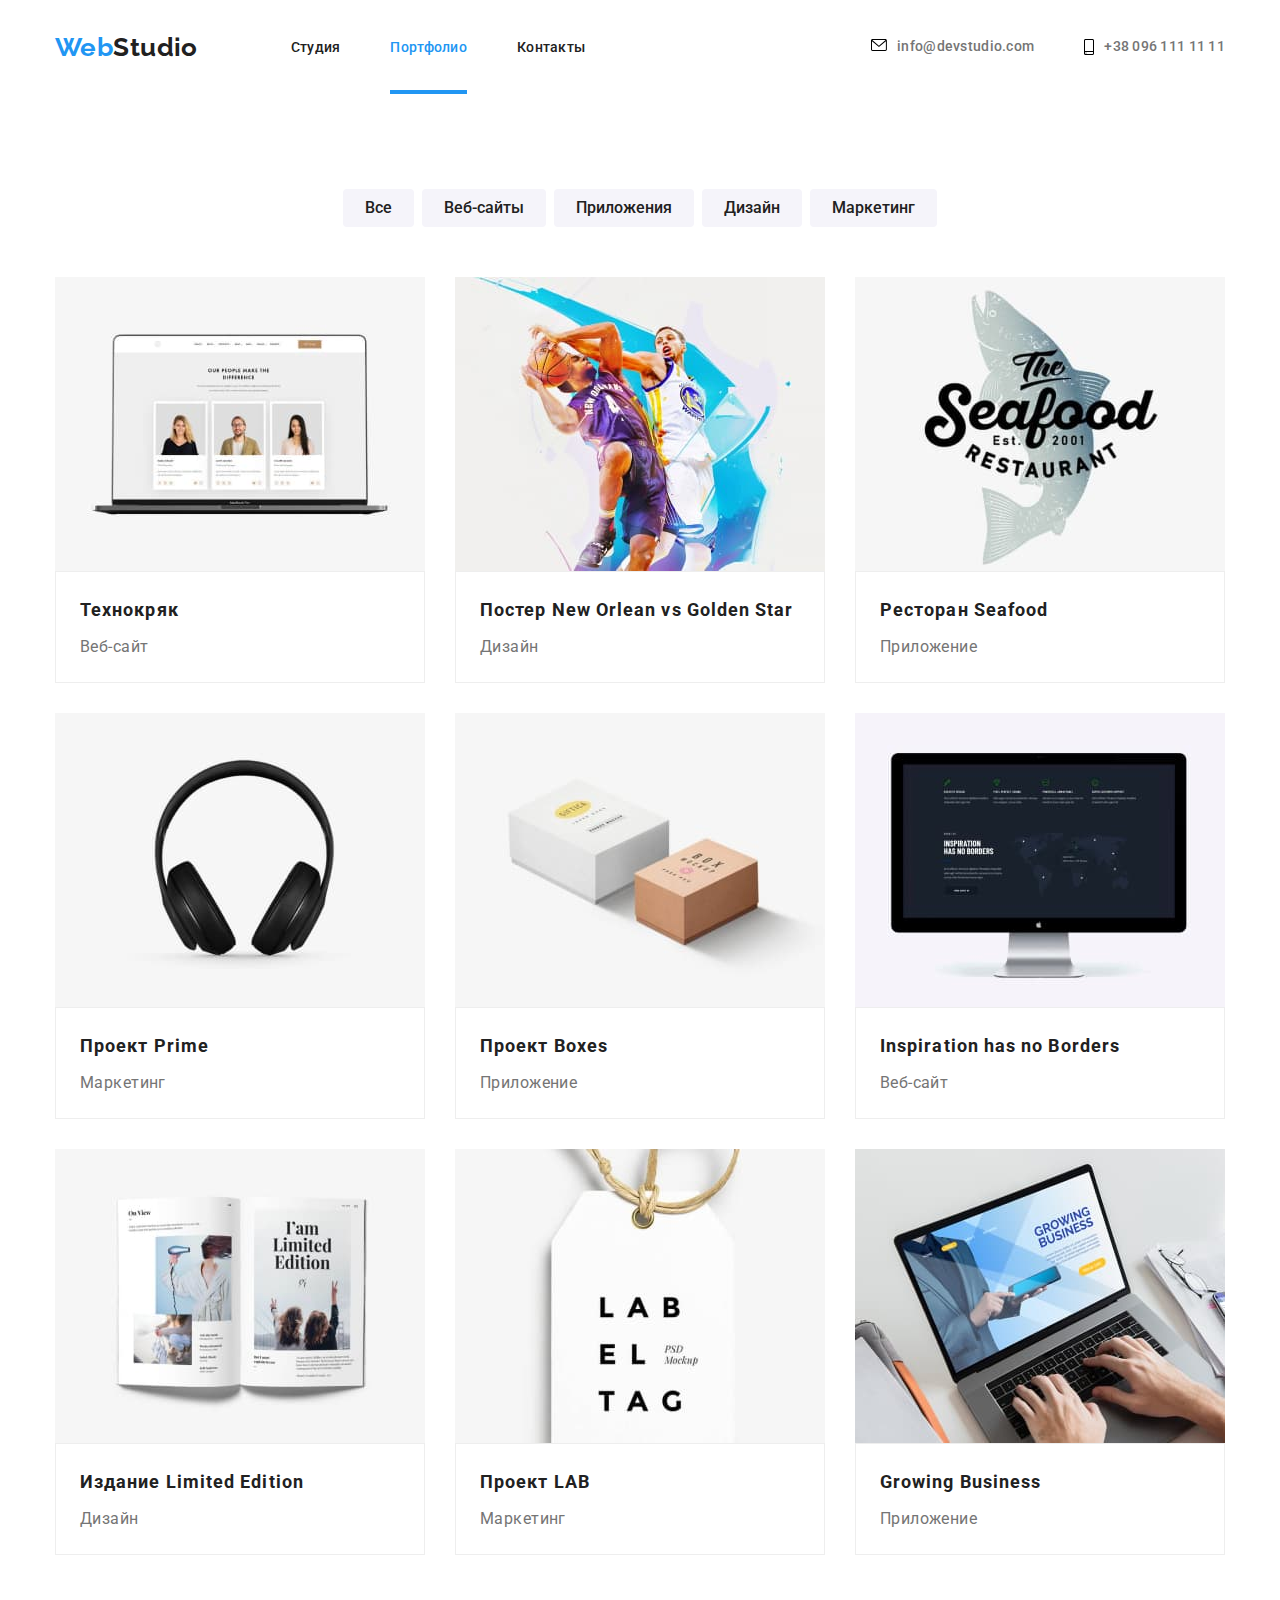
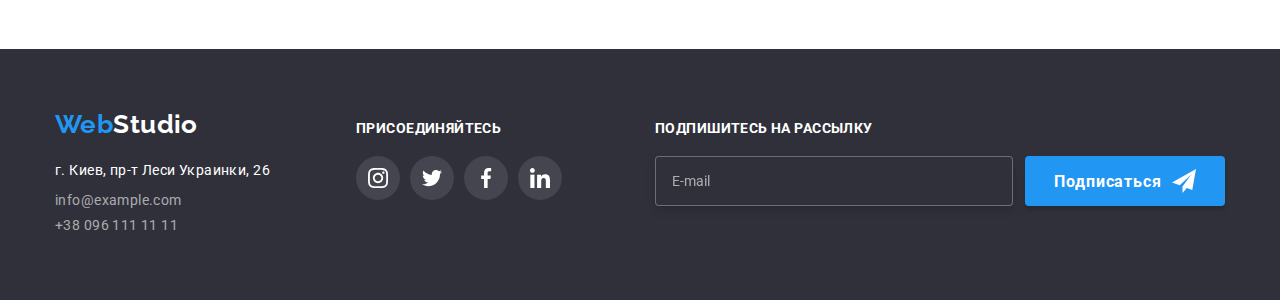
==== portfolio.html @ 7f2a485b "Запушил sass" ====
<!DOCTYPE html>
<html lang="ru">
<head>
    <meta charset="UTF-8">
    <meta http-equiv="X-UA-Compatible" content="IE=edge">
    <meta name="viewport" content="width=device-width, initial-scale=1.0">
    <title>Портфолио</title>
    <link rel="preconnect" href="https://fonts.gstatic.com">
    <link href="https://fonts.googleapis.com/css2?family=Raleway:wght@700&family=Roboto:wght@400;500;700;900&display=swap" rel="stylesheet">
    <link rel="stylesheet" href="https://cdnjs.cloudflare.com/ajax/libs/modern-normalize/1.0.0/modern-normalize.min.css"/>
    <link rel="stylesheet" href="./css/main.min.css">
</head>
<body>
    <!-- Header -->
    <header class="header-section">
        <!-- Navigation -->
<div class="container">
    <nav class="nav">
        <a href="index.html" class="logo"><span class="logo-accent">Web</span>Studio</a>
        <ul class="nav-list list">
            <li class="nav-item"><a href="index.html"  class="nav-title-link nav-link-hover">Студия</a></li>
            <li class="nav-item"><a href="portfolio.html" class="nav-title-link nav-link-hover current">Портфолио</a></li>
            <li class="nav-item"><a href="" class="nav-title-link nav-link-hover">Контакты</a></li>
        </ul>
    </nav>
    <ul class="contacts-list list">
        <li class="contacts-item">
            <a href="mailto:info@devstudio.com" class="contacts-link link">
                <svg class="svg-mail">
                    <use href="./images/sprite.svg#icon-envelope"></use>
                </svg>
                info@devstudio.com</a>
        </li>
        <li class="contacts-item">
            <a href="tel+380961111111" class="contacts-link link">
                <svg class="svg-tell">
                    <use href="./images/sprite.svg#icon-smartphone"></use>
                </svg>
                +38 096 111 11 11</a>
        </li>
    </ul>
</div>
</header>
    <!-- Main-content -->
    <main>
        <!-- <h2>Фильтры</h2> -->
        <section class="filter section">
            <div class="container">
                <ul class="filter-list list">
                    <li class="filter-item"><button type="button" class="filter-button">Все</button></li>
                    <li class="filter-item"><button type="button" class="filter-button">Веб-сайты</button></li>
                    <li class="filter-item"><button type="button" class="filter-button">Приложения</button></li>
                    <li class="filter-item"><button type="button" class="filter-button">Дизайн</button></li>
                    <li class="filter-item"><button type="button" class="filter-button">Маркетинг</button></li>
                </ul>
                <!-- <h2>Список</h2> -->
                <ul class="project-list list">
                        <li class="project-item list">
                            <div class="project-hover-icon list">
                                <a href="" class="project-hover-icon list">
                                    <div class="project-thumb">
                                        <p class="project-overlay">Технокряк это современная площадка распространения коронавируса. Компании используют эту платформу для цифрового шпионажа и атак на защищённые сервера конкурентов.</p>
                                        <img src="./images/portfolio.jpg" width="370" height="294" alt="Технокряк" />
                                    </div>
                                    <div class="project-text-container">
                                        <h3 class="projects-title">Технокряк</h3>
                                        <p class="project-text">Веб-сайт</p>
                                    </div>
                                </a>
                            </div>
                        </li>
                        <li class="project-item">
                            <div class="project-hover-icon">
                                <a href="" class="project-hover-icon list">
                                    <div class="project-thumb">
                                        <img src="./images/portfolio1.jpg" width="370" height="294" alt="New orlean vs Golden star" />
                                        <p class="project-overlay">Технокряк это современная площадка распространения коронавируса. Компании используют эту платформу для цифрового шпионажа и атак на защищённые сервера конкурентов.</p>
                                    </div>
                                    <div class="project-text-container">
                                        <h3 class="projects-title">Постер New Orlean vs Golden Star </h3>
                                        <p class="project-text">Дизайн</p>
                                    </div>
                                </a>
                            </div>
                        </li>
                        <li class="project-item">
                            <div class="project-hover-icon">
                                <a href="" class="project-hover-icon list">
                                    <div class="project-thumb">
                                        <img src="./images/portfolio2.jpg" width="370" height="294" alt="Seafood" />
                                        <p class="project-overlay">Технокряк это современная площадка распространения коронавируса. Компании используют эту платформу для цифрового шпионажа и атак на защищённые сервера конкурентов.</p>
                                    </div>
                                    <div class="project-text-container">
                                        <h3 class="projects-title">Ресторан Seafood</h3>
                                        <p class="project-text">Приложение</p>
                                    </div>
                                </a>    
                            </div>
                        </li>
                        <li class="project-item">
                            <div class="project-hover-icon">
                                <a href="" class="project-hover-icon list">
                                    <div class="project-thumb">
                                        <img src="./images/portfolio3.jpg" width="370" height="294" alt="Prime" />
                                        <p class="project-overlay">Технокряк это современная площадка распространения коронавируса. Компании используют эту платформу для цифрового шпионажа и атак на защищённые сервера конкурентов.</p>
                                    </div>
                                    <div class="project-text-container">
                                        <h3 class="projects-title">Проект Prime</h3>
                                        <p class="project-text">Маркетинг</p>
                                    </div>
                                </a>
                            </div>
                        </li>
                        <li class="project-item">
                            <div class="project-hover-icon">
                                <a href="" class="project-hover-icon list">
                                    <div class="project-thumb">
                                        <img src="./images/portfolio4.jpg" width="370" height="294" alt="Boxes" />
                                        <p class="project-overlay">Технокряк это современная площадка распространения коронавируса. Компании используют эту платформу для цифрового шпионажа и атак на защищённые сервера конкурентов.</p>
                                    </div>
                                    <div class="project-text-container">
                                        <h3 class="projects-title">Проект Boxes</h3>
                                        <p class="project-text">Приложение</p>
                                    </div>
                                </a>    
                            </div>
                        </li>
                        <li class="project-item">
                            <div class="project-hover-icon">
                                <a href="" class="project-hover-icon list">
                                    <div class="project-thumb">
                                        <img src="./images/portfolio5.jpg" width="370" height="294" alt="Inspiration has no Borders" />
                                        <p class="project-overlay">Технокряк это современная площадка распространения коронавируса. Компании используют эту платформу для цифрового шпионажа и атак на защищённые сервера конкурентов.</p>
                                    </div>
                                    <div class="project-text-container">
                                        <h3 class="projects-title">Inspiration has no Borders</h3>
                                        <p class="project-text">Веб-сайт</p>
                                    </div>
                                </a>
                            </div>
                        </li>
                         <li class="project-item">
                             <div class="project-hover-icon">
                                <a href="" class="project-hover-icon list">
                                    <div class="project-thumb">
                                        <img src="./images/portfolio6.jpg" width="370" height="294" alt="Limited Edition" />
                                        <p class="project-overlay">Технокряк это современная площадка распространения коронавируса. Компании используют эту платформу для цифрового шпионажа и атак на защищённые сервера конкурентов.</p>
                                    </div>
                                    <div class="project-text-container">
                                        <h3 class="projects-title">Издание Limited Edition</h3>
                                        <p class="project-text">Дизайн</p>
                                    </div>
                                </a>
                             </div>
                        </li>
                        <li class="project-item">
                            <div class="project-hover-icon">
                                <a href="" class="project-hover-icon list">
                                    <div class="project-thumb">
                                        <img src="./images/portfolio7.jpg" width="370" height="294" alt="LAB" />
                                        <p class="project-overlay">Технокряк это современная площадка распространения коронавируса. Компании используют эту платформу для цифрового шпионажа и атак на защищённые сервера конкурентов.</p>
                                    </div>
                                    <div class="project-text-container">
                                        <h3 class="projects-title">Проект LAB</h3>
                                        <p class="project-text">Маркетинг</p>
                                    </div>
                                </a>
                            </div>  
                        </li>
                         <li class="project-item">
                             <div class="project-hover-icon">
                                <a href="" class="project-hover-icon list">
                                    <div class="project-thumb">
                                        <img src="./images/portfolio8.jpg" width="370" height="294" alt="Growing Business" />
                                        <p class="project-overlay">Технокряк это современная площадка распространения коронавируса. Компании используют эту платформу для цифрового шпионажа и атак на защищённые сервера конкурентов.</p>
                                    </div>
                                    <div class="project-text-container">
                                        <h3 class="projects-title">Growing Business</h3>
                                        <p class="project-text">Приложение</p>
                                    </div>
                                </a>
                             </div>
                        </li>
                </ul>
            </div>
        </section>
    </main>
    <!-- Footer -->
    <footer class="footer">
        <div class="footer-flex container">
            <div class="footer-wrapper ">
                <div class="footer-logo">
                    <a href="index.html" class="logo footer-logo "><span class="logo-accent">Web</span><span class="logo-studio-white">Studio</span></a>
                </div>    
                <address class="footer-address">г. Киев, пр-т Леси Украинки, 26</address>
                <ul class="footer-list list">
                    <li class="footer-contacts-item"><a href="mailto:info@example.com" class="footer-contacts link">info@example.com</a></li>
                    <li class="footer-contacts-item"><a href="tel+380961111111" class="footer-contacts link">+38 096 111 11 11</a></li>
            </div>
            <!-- _____________SOCIAL-LIST____________ -->
            <div class="footer-social-section">
                <h2 class="footer-social-title">Присоединяйтесь</h2>
                <ul class="footer-social-list list">
                    <li class="footer-social-item">
                        <a href="" class="social-link gray-theme list">
                            <svg class="footer-social-list-icon">
                                <use href="./images/sprite.svg#icon-instagram2"></use>
                            </svg>
                        </a>
                    </li>
                    <li class="footer-social-item">
                        <a href="" class="social-link gray-theme list">
                            <svg class="footer-social-list-icon">
                                <use href="./images/sprite.svg#icon-twitter1"></use>
                            </svg>
                        </a>
                    </li>
                    <li class="footer-social-item">
                        <a href="" class="social-link gray-theme list">
                            <svg class="footer-social-list-icon">
                                <use href="./images/sprite.svg#icon-facebook1"></use>
                            </svg>
                        </a>
                    </li>
                    <li class="footer-social-item">
                        <a href="" class="social-link gray-theme list">
                            <svg class="footer-social-list-icon">
                                <use href="./images/sprite.svg#icon-linkedin1"></use>
                            </svg>
                        </a>
                    </li>
                </ul>
            </div>
            <div class="footer-submit">
                <h2 class="footer-title">Подпишитесь на рассылку</h2>
                <form action="" class="submit-form">
                    <input name="submit-form-email" type="email" class="submit-input" placeholder="E-mail">
                    <button type="submit" class="submit-form-btn">Подписаться
                        <svg class="submit-form-icon">
                            <use href="./images/sprite.svg#icons-send"></use>
                        </svg>
                    </button>
                </form>
            </div>
        </div>
    </footer>
</body>
</html>
---- css/main.min.css ----
:root{--primery-text-color: #757575;--title-text-color: #212121;--accent-color: #2196f3;--white-color: #ffffff;--primery-background: #f5f4fa;--second-background: #2f303a;--third-backgound: #e5e5e5;--contacts-footer: rgba(255, 255, 255, 0.6)}.visually-hidden{position:absolute !important;clip:rect(1px 1px 1px 1px);clip:rect(1px, 1px, 1px, 1px);padding:0 !important;border:0 !important;height:1px !important;width:1px !important;overflow:hidden}.is-hidden{opacity:0;visibility:hidden;pointer-events:none}.no-padding{padding-top:0}body{background-color:var(--white-color);color:var(--primery-text-color);font-family:'Roboto', sans-serif;font-size:14px;font-weight:400;font-style:normal;letter-spacing:0.03em}h1,h2,h3,p,ul,ol{margin-top:0;margin-bottom:0}img{display:block;max-width:100%;height:auto}.list{list-style:none;text-decoration:none;padding:0;margin:0}.container{width:1200px;padding:0 15px;margin-left:auto;margin-right:auto}.section{padding:94px 0}.filter-button{color:var(--title-text-color);background-color:var(--primery-background);font-weight:500;font-size:16px;line-height:1.62;padding:6px 22px;cursor:pointer;border-radius:4px;border:none;outline:none;transition-property:color,background-color;transition-duration:250ms;transition-timing-function:cubic-bezier(0.4, 0, 0.2, 1)}.filter-button:active{color:var(--white-color);background-color:var(--accent-color)}.modal-btn-hero{color:var(--white-color);background-color:var(--accent-color);border-radius:4px;display:inline-block;text-align:center;border-color:transparent;font-weight:700;font-size:16px;padding:10px 32px;line-height:1.9;letter-spacing:0.06em;cursor:pointer;min-width:200px;outline:none;transition-property:background-color;transition-duration:250ms;transition-timing-function:cubic-bezier(0.4, 0, 0.2, 1)}.modal-btn-hero:hover,.modal-btn-hero:focus{background-color:#188ce8}.submit-form-btn{width:200px;height:50px;background-color:var(--accent-color);color:var(--white-color);display:flex;align-items:center;justify-content:center;font-family:'Roboto',sans-serif;font-weight:700;font-size:16px;line-height:1.87;box-shadow:0px 4px 4px rgba(0,0,0,0.15);border-radius:4px;letter-spacing:0.06em;cursor:pointer;border:none}.submit-form-btn:focus{outline:none}.submit-modal-button{width:200px;height:50px;margin:30px auto;cursor:pointer;color:var(--white-color);background-color:var(--accent-color);box-shadow:0px 4px 4px rgba(0,0,0,0.15);border-radius:4px;border:none;font-family:'Roboto',sans-serif;font-weight:700;font-size:16px;line-height:1.87;transition-property:background-color;transition-duration:250ms;transition-timing-function:cubic-bezier(0.4, 0, 0.2, 1)}.modal-form-button:hover,.modal-form-button:focus{background-color:#188CE8;outline:none}.section-title{color:var(--title-text-color);margin-bottom:50px;font-weight:700;font-size:36px;line-height:1.17;text-align:center}.logo{color:var(--title-text-color);font-family:'Raleway', sans-serif;font-weight:700;font-size:26px;line-height:1.19;text-decoration:none;transition-property:color;transition-duration:250ms;transition-timing-function:cubic-bezier(0.4, 0, 0.2, 1)}.logo:hover,.logo:focus{color:var(--accent-color)}.footer-logo{margin-bottom:20px}.logo-accent{color:var(--accent-color)}.logo-studio-white{color:#fff}.backdrop{position:fixed;top:0;left:0;width:100vw;height:100vh;background-color:rgba(0,0,0,0.2);transition-property:opacity,visibility;transition-duration:250ms;transition-timing-function:cubic-bezier(0.4, 0, 0.2, 1)}.modal{position:absolute;top:50%;left:50%;transform:translate(-50%, -50%);width:528px;height:581px;padding:40px;background-color:var(--white-color);box-shadow:0px 1px 3px rgba(0,0,0,0.12),0px 1px 1px rgba(0,0,0,0.14),0px 2px 1px rgba(0,0,0,0.2);border-radius:4px}.modal-close-btn{border-radius:50%;position:absolute;top:8px;right:8px;width:30px;height:30px;background-color:var(--white-color);border:1px solid rgba(0,0,0,0.1);cursor:pointer;outline:0}.modal-close-logo{position:absolute;top:50%;left:50%;transform:translate(-50%, -50%);width:18px;height:18px;transition-property:hover;transition-duration:250ms;transition-timing-function:cubic-bezier(0.4, 0, 0.2, 1)}.modal-close-btn:hover .modal-close-logo{fill:var(--accent-color)}.modal-form-title{width:100%;margin-bottom:12px;font-family:'Roboto',sans-serif;font-weight:700;font-size:20px;line-height:1.15;text-align:center;color:var(--title-text-color)}.modal-form{display:flex;flex-direction:column}.modal-form-input{width:100%;height:40px;margin-top:4px;margin-bottom:10px;padding-left:42px;border:1px solid rgba(33,33,33,0.2);border-radius:4px;transition-property:border-color;transition-duration:250ms;transition-timing-function:cubic-bezier(0.4, 0, 0.2, 1)}.modal-form-input:focus{outline:none;border-color:var(--accent-color)}.modal-form-input-wrapper{position:relative}.modal-input-icon{position:absolute;display:block;width:18px;height:18px;fill:var(--title-text-color);margin-left:12px;left:0;top:50%;transform:translateY(-50%);transition-property:fill;transition-duration:250ms;transition-timing-function:cubic-bezier(0.4, 0, 0.2, 1)}.modal-form-input:focus+.modal-input-icon{fill:var(--accent-color)}.modal-form-message{width:100%;height:120px;margin-top:4px;padding:12px 16px;border:1px solid rgba(33,33,33,0.2);border-radius:4px;resize:none;transition-property:border-color;transition-duration:250ms;transition-timing-function:cubic-bezier(0.4, 0, 0.2, 1)}.modal-form-message:focus{outline:none;border-color:var(--accent-color)}.modal-form-text-descr{display:flex;align-items:center;width:100%;margin-top:20px}.modal-form-text-descr::before{display:block;content:'';margin-right:8px;width:16px;height:15px;background-image:url(../images/quarter.svg);transition-property:background-image;transition-duration:250ms;transition-timing-function:cubic-bezier(0.4, 0, 0.2, 1)}.modal-form-term:checked+.modal-form-text-descr::before{border:none;background-image:url(../images/iconcheck.svg)}.modal-form-desc-conditions{color:var(--accent-color);padding-left:4px}.social-link{display:flex;justify-content:center;align-items:center;width:44px;height:44px;border-radius:50%;transition-property:background-color;transition-duration:250ms;transition-timing-function:cubic-bezier(0.4, 0, 0.2, 1)}.social-link:hover,.social-link:focus{background-color:var(--accent-color)}.social-link:hover .team-social-icon,.social-link:focus .team-social-icon{fill:white}.header-section{background-color:var(--white-color);padding:32px 0}.header-section .container{display:flex;align-items:center}.border{border-bottom:1px solid #ececec}.nav{display:flex;align-items:center}.nav-list{display:flex;margin-left:93px}.nav-item:not(:last-child){margin-right:50px}.nav-title-link{color:var(--title-text-color);padding:39px 0;font-weight:500;line-height:1.14;letter-spacing:0.02em;text-decoration:none;transition-property:color;transition-duration:250ms;transition-timing-function:cubic-bezier(0.4, 0, 0.2, 1);position:relative}.nav-title-link::after{content:'';position:absolute;display:block;width:100%;height:4px;background-color:var(--accent-color);left:0;bottom:0;opacity:0;transition-property:opacity;transition-duration:250ms;transition-timing-function:cubic-bezier(0.4, 0, 0.2, 1)}.nav-title-link:hover::after{opacity:1}.nav-link-hover:hover,.nav-link-hover:focus{color:var(--accent-color)}.current{color:var(--accent-color)}.current::after{opacity:1}.contacts-list{display:flex;margin-left:auto;align-items:center}.contacts-list .link:hover,.contacts-list .link:focus{color:var(--accent-color)}.contacts-list .contacts-item+.contacts-item{margin-left:50px}.contacts-link{color:var(--primery-text-color);display:flex;font-weight:500;line-height:1.14;letter-spacing:0.02em;text-decoration:none;transition-property:color;transition-duration:250ms;transition-timing-function:cubic-bezier(0.4, 0, 0.2, 1)}.svg-mail{width:16px;height:12px;margin-right:10px;align-items:center;transition-property:fill;transition-duration:250ms;transition-timing-function:cubic-bezier(0.4, 0, 0.2, 1)}.contacts-link:hover .svg-mail,.contacts-link:focus .svg-mail{fill:var(--accent-color)}.svg-tell{width:10px;height:16px;margin-right:10px;align-items:center;transition-property:fill;transition-duration:250ms;transition-timing-function:cubic-bezier(0.4, 0, 0.2, 1)}.contacts-link:hover .svg-tell,.contacts-link:focus .svg-tell{fill:var(--accent-color)}.hero{padding-top:200px;padding-bottom:200px;text-align:center}.hero-title{color:var(--white-color);max-width:700px;margin:0 auto;font-weight:900;font-size:44px;align-content:center;margin-top:0;margin-bottom:30px;line-height:1.4;letter-spacing:0.06em;text-transform:uppercase}.hero-overlay{max-width:1600px;height:600px;margin-left:auto;margin-right:auto;background-image:linear-gradient(to right, rgba(47,48,58,0.4), rgba(47,48,58,0.4)),url(../images/hero.jpg);background-color:#c4c4c4;background-repeat:no-repeat;background-position:center;background-size:cover}.advantages-list{display:flex;flex-wrap:wrap;margin-left:-30px;margin-top:-30px}.advantages-item{width:calc(100% / 4 - 30px);margin-left:30px;margin-top:30px}.advantages-item::before{display:block;content:'';height:120px;background-repeat:no-repeat;background-position:center;background-color:#F5F4FA;margin-bottom:30px}.advantages-item.antenna::before{background-image:url(../images/antenna1.svg)}.advantages-item.clock::before{background-image:url(../images/clock1.svg)}.advantages-item.diagram:before{background-image:url(../images/diagram1.svg)}.advantages-item.astronaut:before{background-image:url(../images/astronaut1.svg)}.advantages-title{color:var(--title-text-color);font-weight:700;line-height:16px;letter-spacing:0.03em;margin-bottom:10px}.advantages-text{color:var(--primery-text-color);line-height:1.71}.business-list{display:flex;flex-wrap:wrap;margin-left:-30px;margin-top:-30px}.business-item{margin-left:30px;margin-top:30px;width:calc(100% / 3 - 30px);position:relative}.bussiness-lable{position:absolute;display:flex;align-items:center;justify-content:center;padding:27px 0;width:100%;color:var(--white-color);background-color:rgba(47,48,58,0.8);bottom:0;text-transform:uppercase;font-weight:700}.team-list{display:flex;flex-wrap:wrap;margin-left:-30px;margin-top:-30px}.team-item{width:calc(100% / 4 - 30px);margin-left:30px;margin-top:30px;box-shadow:0px 1px 3px rgba(0,0,0,0.12),0px 1px 1px rgba(0,0,0,0.14),0px 2px 1px rgba(0,0,0,0.2);border-radius:0px 0px 4px 4px}.team-title{color:var(--title-text-color);font-weight:500;font-size:16px;padding-bottom:10px;line-height:1.19}.team-text-container{background-color:var(--white-color);padding:30px 32px;text-align:center}.team-text{color:var(--primery-text-color);font-size:16px;line-height:1.19}.team-social-list{display:flex;justify-content:space-between;margin-top:16px}.team-social-icon{width:20px;height:20px;fill:#AFB1B8;transition-property:fill,background-fill;transition-duration:250ms;transition-timing-function:cubic-bezier(0.4, 0, 0.2, 1)}.gray-background{background-color:var(--primery-background)}.parthners-list{display:flex;justify-content:space-between}.parthners-list-link{display:flex;width:170px;height:90px;align-items:center;justify-content:center;border:1px solid #AFB1B8;border-radius:4px;transition-property:border;transition-duration:250ms;transition-timing-function:cubic-bezier(0.4, 0, 0.2, 1)}.parthners-list-link:hover,.parthners-list-link:focus{border:1px solid var(--accent-color)}.parthners-list-icon{fill:#AFB1B8;transition-property:fill;transition-duration:250ms;transition-timing-function:cubic-bezier(0.4, 0, 0.2, 1)}.parthners-list-link:hover .parthners-list-icon,.parthners-list-link:focus .parthners-list-icon{fill:var(--accent-color)}.footer{background-color:var(--second-background)}.footer-wrapper{display:block;padding-top:60px;padding-bottom:60px}.footer-flex{display:flex}.footer-address{color:var(--white-color);width:231px;margin-bottom:9px;line-height:1.71;font-style:inherit}.footer-list .footer-contacts-item+.footer-contacts-item{margin-top:9px}.footer-contacts{color:var(--contacts-footer);text-decoration:none}.footer-title{font-weight:700;font-size:14px;line-height:1.14;margin-bottom:20px;color:var(--white-color);text-transform:uppercase;text-align:start}.footer-social-section{display:block;margin:72px 0px 72px 70px}.footer-social-item:not(:last-child){margin-right:10px}.footer-social-list{display:flex;justify-content:space-between}.footer-social-title{font-weight:700;font-size:14px;line-height:1.14;margin-bottom:20px;color:var(--white-color);text-transform:uppercase;text-align:start}.footer-social-list-icon{width:20px;height:20px;fill:var(--white-color);transition-property:fill,background-fill;transition-duration:250ms;transition-timing-function:cubic-bezier(0.4, 0, 0.2, 1)}.gray-theme{background-color:#44454E}.footer-submit{margin:72px 215px 94px 93px}.submit-form{display:flex}.submit-input{width:358px;height:50px;margin-right:12px;padding:15px 16px;background-color:var(--second-background);border:1px solid rgba(255,255,255,0.3);filter:drop-shadow(0px 4px 4px rgba(0,0,0,0.15));border-radius:4px;color:var(--white-color)}.submit-input:focus{outline:none;border-color:var(--accent-color)}.submit-input::placeholder{color:rgba(255,255,255,0.6)}.submit-form-icon{width:24px;height:24px;margin-left:10px;fill:var(--white-color)}.project-list{display:flex;flex-wrap:wrap;margin-left:-30px;margin-top:-30px}.project-item{flex-basis:calc(100% / 3 - 30px);margin-left:30px;margin-top:30px}.projects-title{color:var(--title-text-color);font-weight:700;font-size:18px;line-height:2;letter-spacing:0.06em;margin-bottom:4px}.project-text-container{padding:20px 24px;border:1px solid #eeeeee}.project-text{color:var(--primery-text-color);font-size:16px;line-height:1.87}.project-hover-icon{display:inline-block;transition-property:box-shadow;transition-duration:250ms;transition-timing-function:cubic-bezier(0.4, 0, 0.2, 1)}.project-hover-icon:hover{box-shadow:0px 1px 1px rgba(0,0,0,0.12),0px 4px 4px rgba(0,0,0,0.06),1px 4px 6px rgba(0,0,0,0.16)}.project-overlay{position:absolute;padding:63px 24px;font-weight:400px;font-size:18px;line-height:1.5;font-family:'Roboto',sans-serif;color:var(--white-color);content:"";top:0;left:0;width:100%;height:100%;background-color:rgba(33,150,243,0.9);transform:translateY(100%);opacity:0;transition-property:opacity,transform;transition-duration:250ms;transition-timing-function:cubic-bezier(0.4, 0, 0.2, 1)}.project-hover-icon:hover .project-overlay{transform:translateY(0);opacity:1}.project-thumb{position:relative;overflow:hidden}.filter-list{display:flex;flex-wrap:wrap;justify-content:center;margin-left:-8px;margin-top:-8px}.filter-item{width:calc(100% / 3 -8px);margin-top:8px;margin-left:8px;margin-bottom:50px}
/*# sourceMappingURL=main.min.css.map */
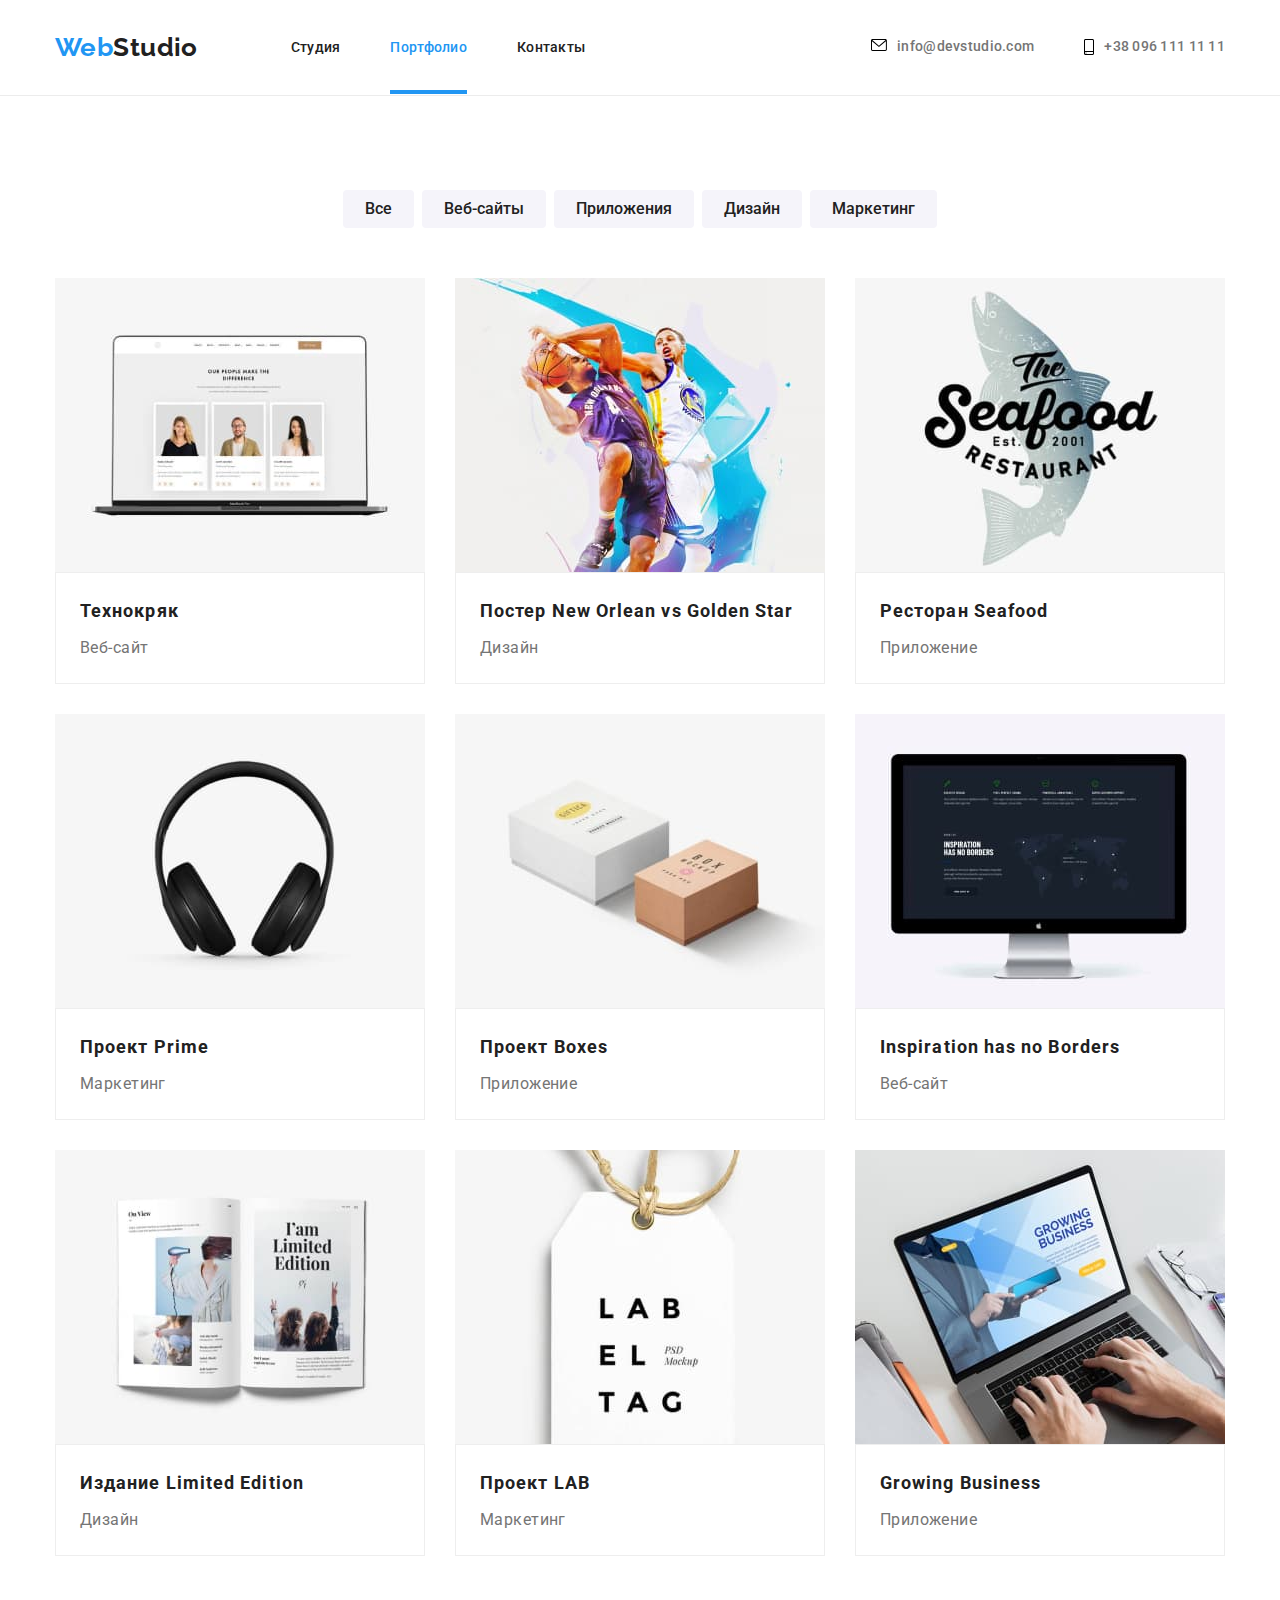
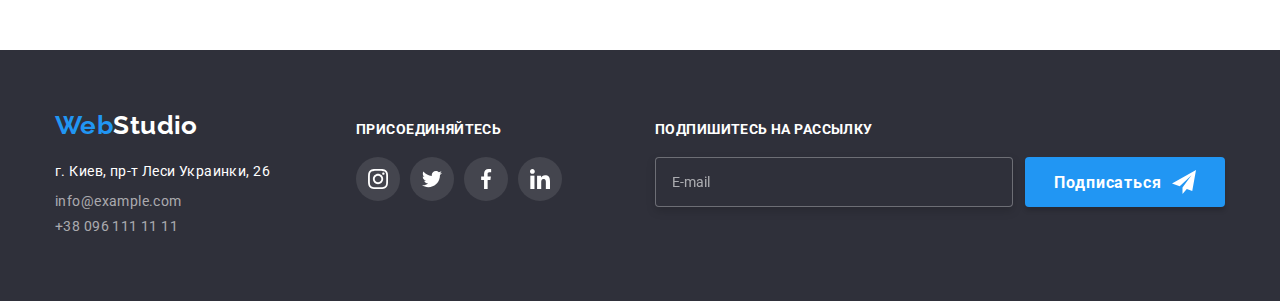
==== commit f300f973: "border-bottom add" ====
--- a/portfolio.html
+++ b/portfolio.html
@@ -12,7 +12,7 @@
 </head>
 <body>
     <!-- Header -->
-    <header class="header-section">
+    <header class="header-section border">
         <!-- Navigation -->
 <div class="container">
     <nav class="nav">
